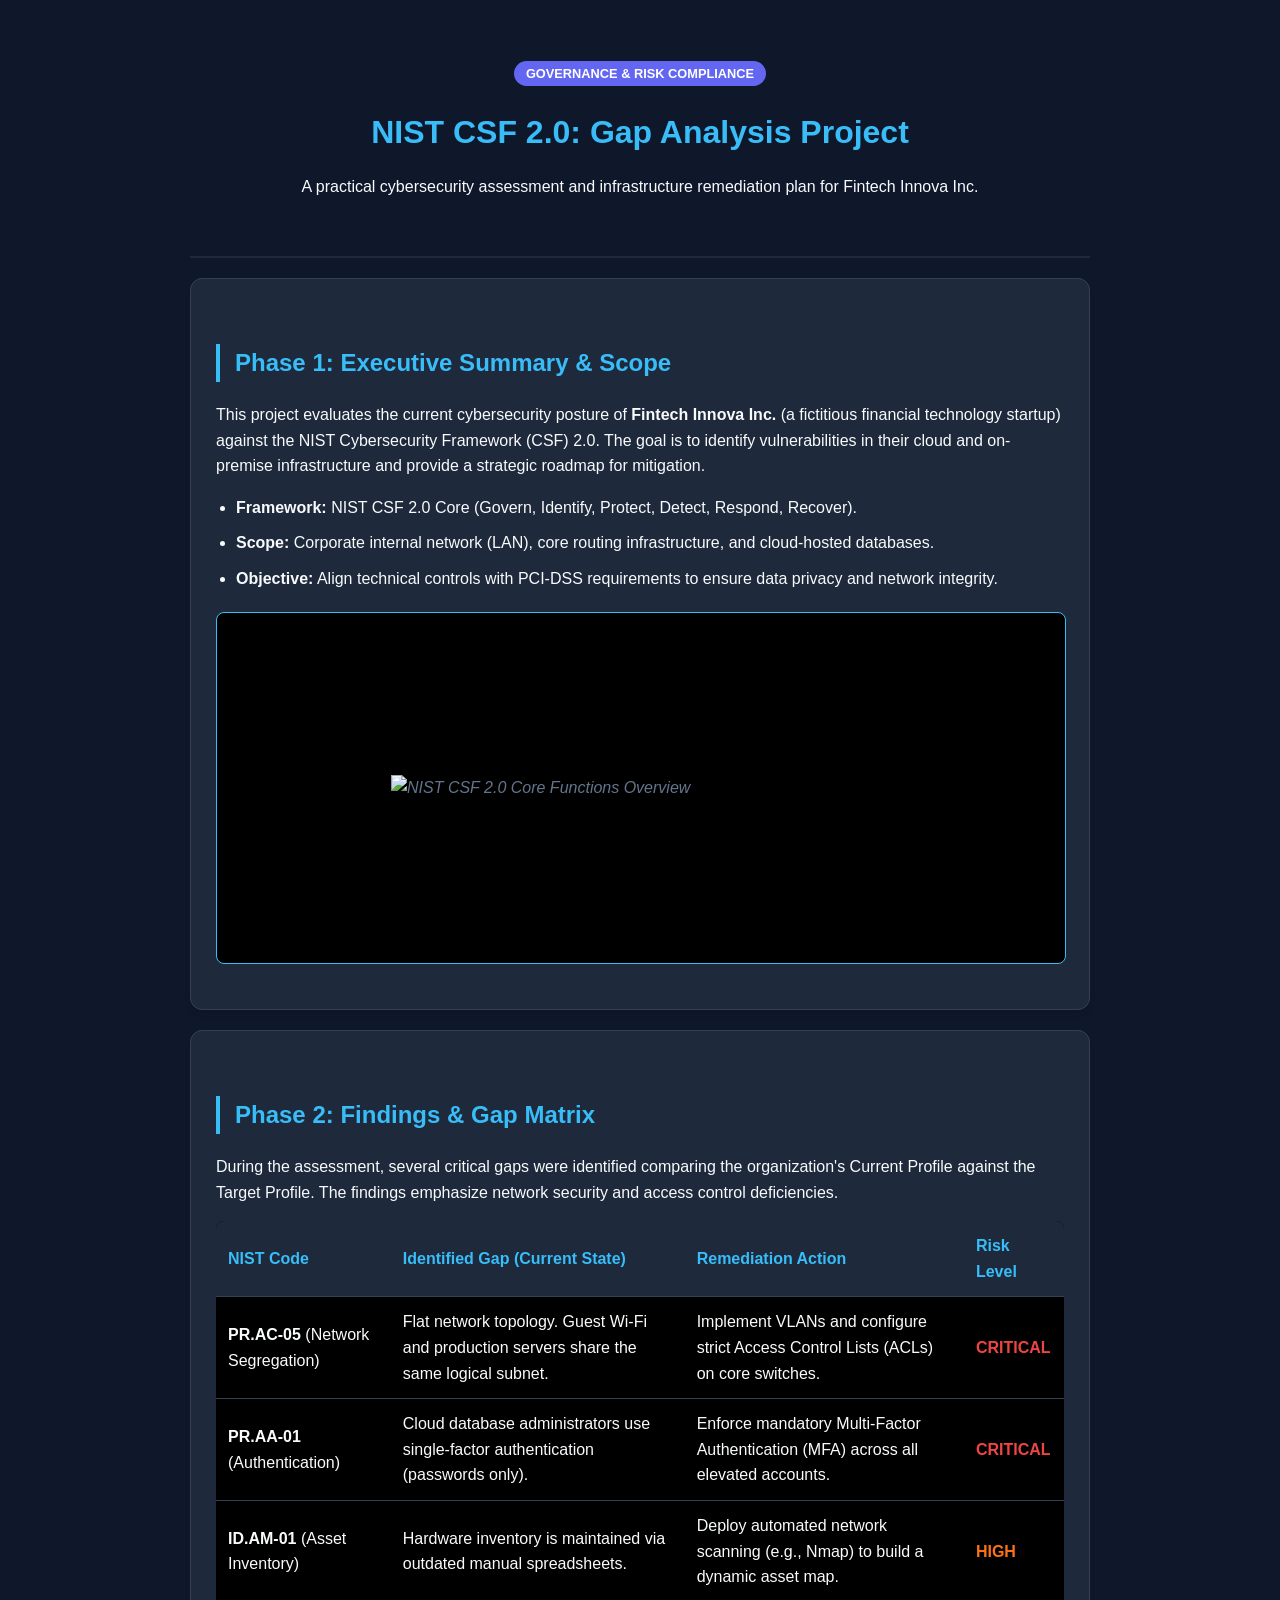
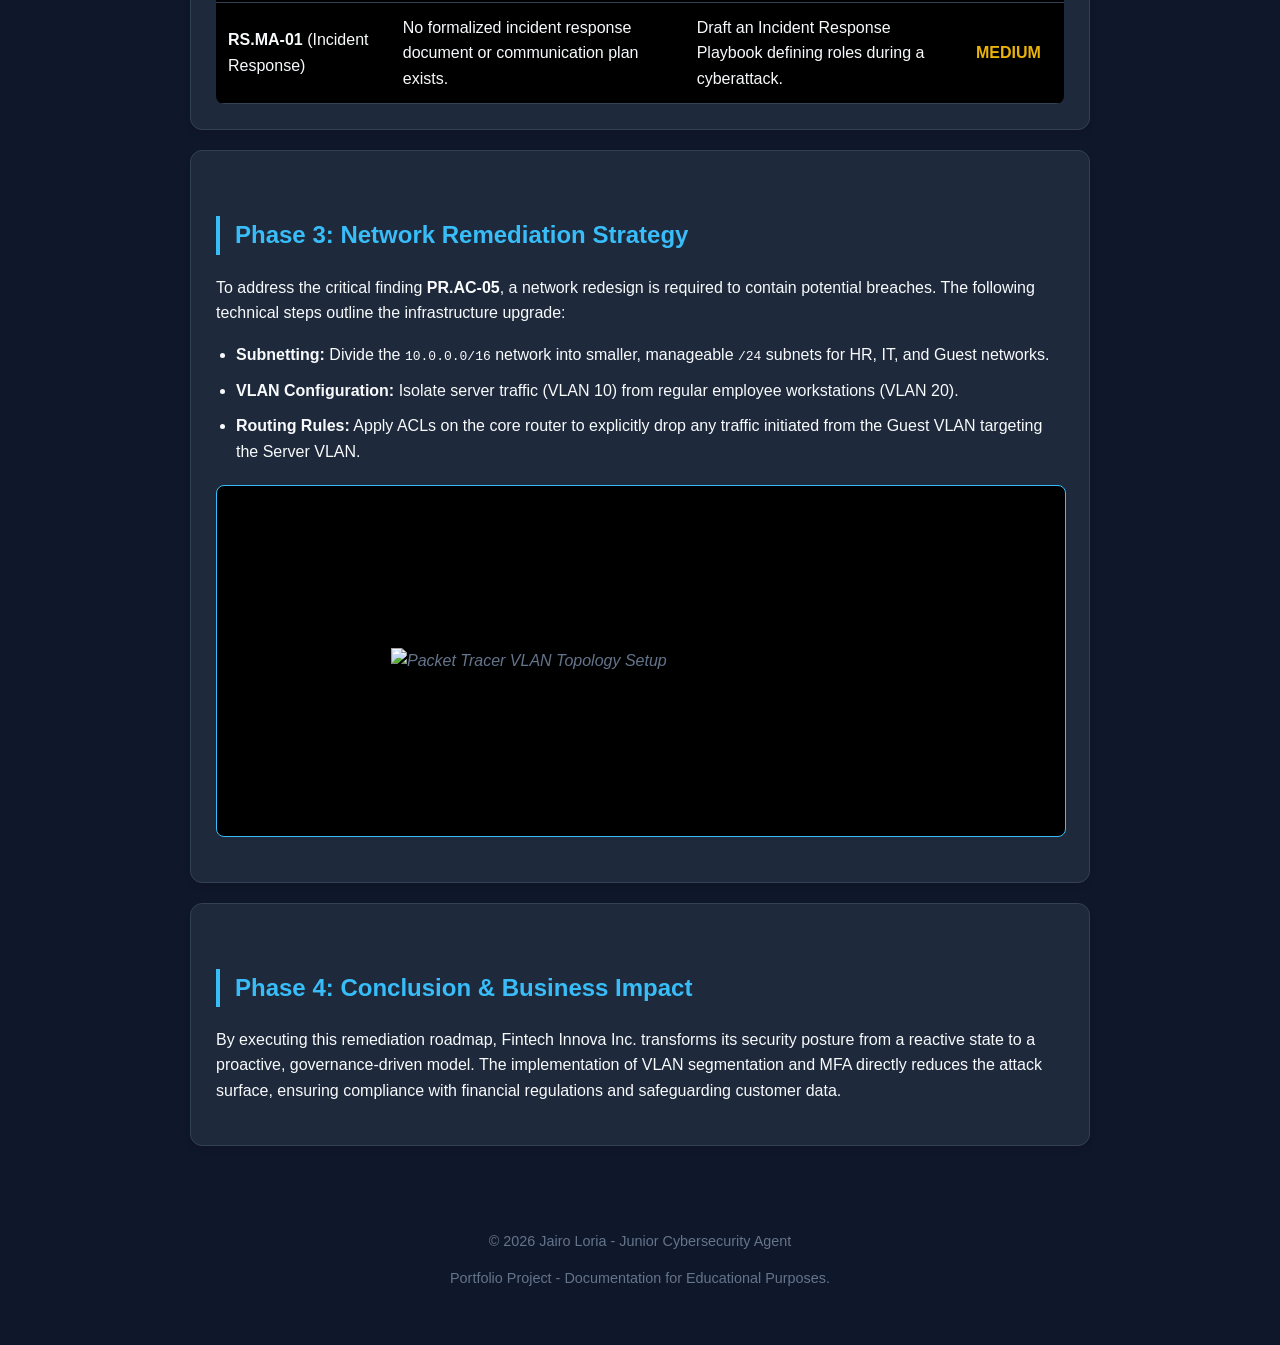
==== blog/NIST.html @ 0ee7ce69 "Add files via upload" ====
<!DOCTYPE html>
<html lang="en">
<head>
    <meta charset="UTF-8">
    <meta name="viewport" content="width=device-width, initial-scale=1.0">
    <title>NIST CSF 2.0 Gap Analysis | Jairo Loria</title>
    <style>
        :root {
            --bg-color: #0f172a;
            --card-bg: #1e293b;
            --text-color: #f8fafc;
            --accent-color: #38bdf8;
            --code-bg: #000000;
            --success-color: #22c55e;
            --danger-color: #ef4444;
            --warning-color: #f97316;
            --caution-color: #eab308;
        }

        body {
            font-family: 'Segoe UI', Tahoma, Geneva, Verdana, sans-serif;
            background-color: var(--bg-color);
            color: var(--text-color);
            line-height: 1.6;
            margin: 0;
            padding: 20px;
        }

        .container {
            max-width: 900px;
            margin: 0 auto;
        }

        header {
            text-align: center;
            padding: 40px 0;
            border-bottom: 2px solid var(--card-bg);
        }

        h1 { color: var(--accent-color); margin-bottom: 10px; }
        h2 { color: var(--accent-color); border-left: 4px solid var(--accent-color); padding-left: 15px; margin-top: 40px; }

        .badge {
            background: #6366f1;
            color: white;
            padding: 5px 12px;
            border-radius: 20px;
            font-size: 0.8rem;
            font-weight: bold;
            text-transform: uppercase;
        }

        .step-card {
            background: var(--card-bg);
            padding: 25px;
            border-radius: 12px;
            margin: 20px 0;
            box-shadow: 0 4px 6px -1px rgba(0, 0, 0, 0.1);
            border: 1px solid #334155;
        }

        .instruction-list {
            padding-left: 20px;
        }

        .instruction-list li {
            margin-bottom: 10px;
        }

        .screenshot-placeholder {
            background: #000;
            width: 100%;
            height: 350px;
            display: flex;
            align-items: center;
            justify-content: center;
            border-radius: 8px;
            margin: 20px 0;
            border: 1px solid var(--accent-color);
            color: #64748b;
            font-style: italic;
            overflow: hidden;
        }

        .config-table {
            width: 100%;
            border-collapse: collapse;
            margin-top: 15px;
            background: var(--code-bg);
            border-radius: 8px;
            overflow: hidden;
        }

        .config-table th, .config-table td {
            padding: 12px;
            text-align: left;
            border-bottom: 1px solid #334155;
        }

        .config-table th {
            background: #1e293b;
            color: var(--accent-color);
        }

        .risk-high { color: var(--danger-color); font-weight: bold; }
        .risk-med { color: var(--warning-color); font-weight: bold; }
        .risk-low { color: var(--caution-color); font-weight: bold; }

        footer {
            text-align: center;
            margin-top: 50px;
            padding: 20px;
            font-size: 0.9rem;
            color: #64748b;
        }
    </style>
</head>
<body>

<div class="container">
    <header>
        <span class="badge">Governance & Risk Compliance</span>
        <h1>NIST CSF 2.0: Gap Analysis Project</h1>
        <p>A practical cybersecurity assessment and infrastructure remediation plan for Fintech Innova Inc.</p>
    </header>

    <section class="step-card">
        <h2>Phase 1: Executive Summary & Scope</h2>
        <p>This project evaluates the current cybersecurity posture of <strong>Fintech Innova Inc.</strong> (a fictitious financial technology startup) against the NIST Cybersecurity Framework (CSF) 2.0. The goal is to identify vulnerabilities in their cloud and on-premise infrastructure and provide a strategic roadmap for mitigation.</p>
        <ul class="instruction-list">
            <li><strong>Framework:</strong> NIST CSF 2.0 Core (Govern, Identify, Protect, Detect, Respond, Recover).</li>
            <li><strong>Scope:</strong> Corporate internal network (LAN), core routing infrastructure, and cloud-hosted databases.</li>
            <li><strong>Objective:</strong> Align technical controls with PCI-DSS requirements to ensure data privacy and network integrity.</li>
        </ul>
        <div class="screenshot-placeholder">
            <!-- Sugerencia: Coloca aquí una imagen de la estructura del NIST CSF 2.0 o el logo del marco -->
            <img src="./Files/img/nist-framework-overview.png" alt="NIST CSF 2.0 Core Functions Overview" width="500">
        </div>
    </section>

    <section class="step-card">
        <h2>Phase 2: Findings & Gap Matrix</h2>
        <p>During the assessment, several critical gaps were identified comparing the organization's Current Profile against the Target Profile. The findings emphasize network security and access control deficiencies.</p>
        
        <table class="config-table">
            <tr>
                <th>NIST Code</th>
                <th>Identified Gap (Current State)</th>
                <th>Remediation Action</th>
                <th>Risk Level</th>
            </tr>
            <tr>
                <td><strong>PR.AC-05</strong> (Network Segregation)</td>
                <td>Flat network topology. Guest Wi-Fi and production servers share the same logical subnet.</td>
                <td>Implement VLANs and configure strict Access Control Lists (ACLs) on core switches.</td>
                <td class="risk-high">CRITICAL</td>
            </tr>
            <tr>
                <td><strong>PR.AA-01</strong> (Authentication)</td>
                <td>Cloud database administrators use single-factor authentication (passwords only).</td>
                <td>Enforce mandatory Multi-Factor Authentication (MFA) across all elevated accounts.</td>
                <td class="risk-high">CRITICAL</td>
            </tr>
            <tr>
                <td><strong>ID.AM-01</strong> (Asset Inventory)</td>
                <td>Hardware inventory is maintained via outdated manual spreadsheets.</td>
                <td>Deploy automated network scanning (e.g., Nmap) to build a dynamic asset map.</td>
                <td class="risk-med">HIGH</td>
            </tr>
            <tr>
                <td><strong>RS.MA-01</strong> (Incident Response)</td>
                <td>No formalized incident response document or communication plan exists.</td>
                <td>Draft an Incident Response Playbook defining roles during a cyberattack.</td>
                <td class="risk-low">MEDIUM</td>
            </tr>
        </table>
    </section>

    <section class="step-card">
        <h2>Phase 3: Network Remediation Strategy</h2>
        <p>To address the critical finding <strong>PR.AC-05</strong>, a network redesign is required to contain potential breaches. The following technical steps outline the infrastructure upgrade:</p>
        <ul class="instruction-list">
            <li><strong>Subnetting:</strong> Divide the <code>10.0.0.0/16</code> network into smaller, manageable <code>/24</code> subnets for HR, IT, and Guest networks.</li>
            <li><strong>VLAN Configuration:</strong> Isolate server traffic (VLAN 10) from regular employee workstations (VLAN 20).</li>
            <li><strong>Routing Rules:</strong> Apply ACLs on the core router to explicitly drop any traffic initiated from the Guest VLAN targeting the Server VLAN.</li>
        </ul>
        <div class="screenshot-placeholder">
            <!-- Sugerencia: Coloca aquí una captura de pantalla de Packet Tracer mostrando la topología segmentada -->
            <img src="./Files/img/packet-tracer-vlan.png" alt="Packet Tracer VLAN Topology Setup" width="500">
        </div>
    </section>

    <section class="step-card">
        <h2>Phase 4: Conclusion & Business Impact</h2>
        <p>By executing this remediation roadmap, Fintech Innova Inc. transforms its security posture from a reactive state to a proactive, governance-driven model. The implementation of VLAN segmentation and MFA directly reduces the attack surface, ensuring compliance with financial regulations and safeguarding customer data.</p>
    </section>

    <footer>
        <p>&copy; 2026 Jairo Loria - Junior Cybersecurity Agent</p>
        <p>Portfolio Project - Documentation for Educational Purposes.</p>
    </footer>
</div>

</body>
</html>
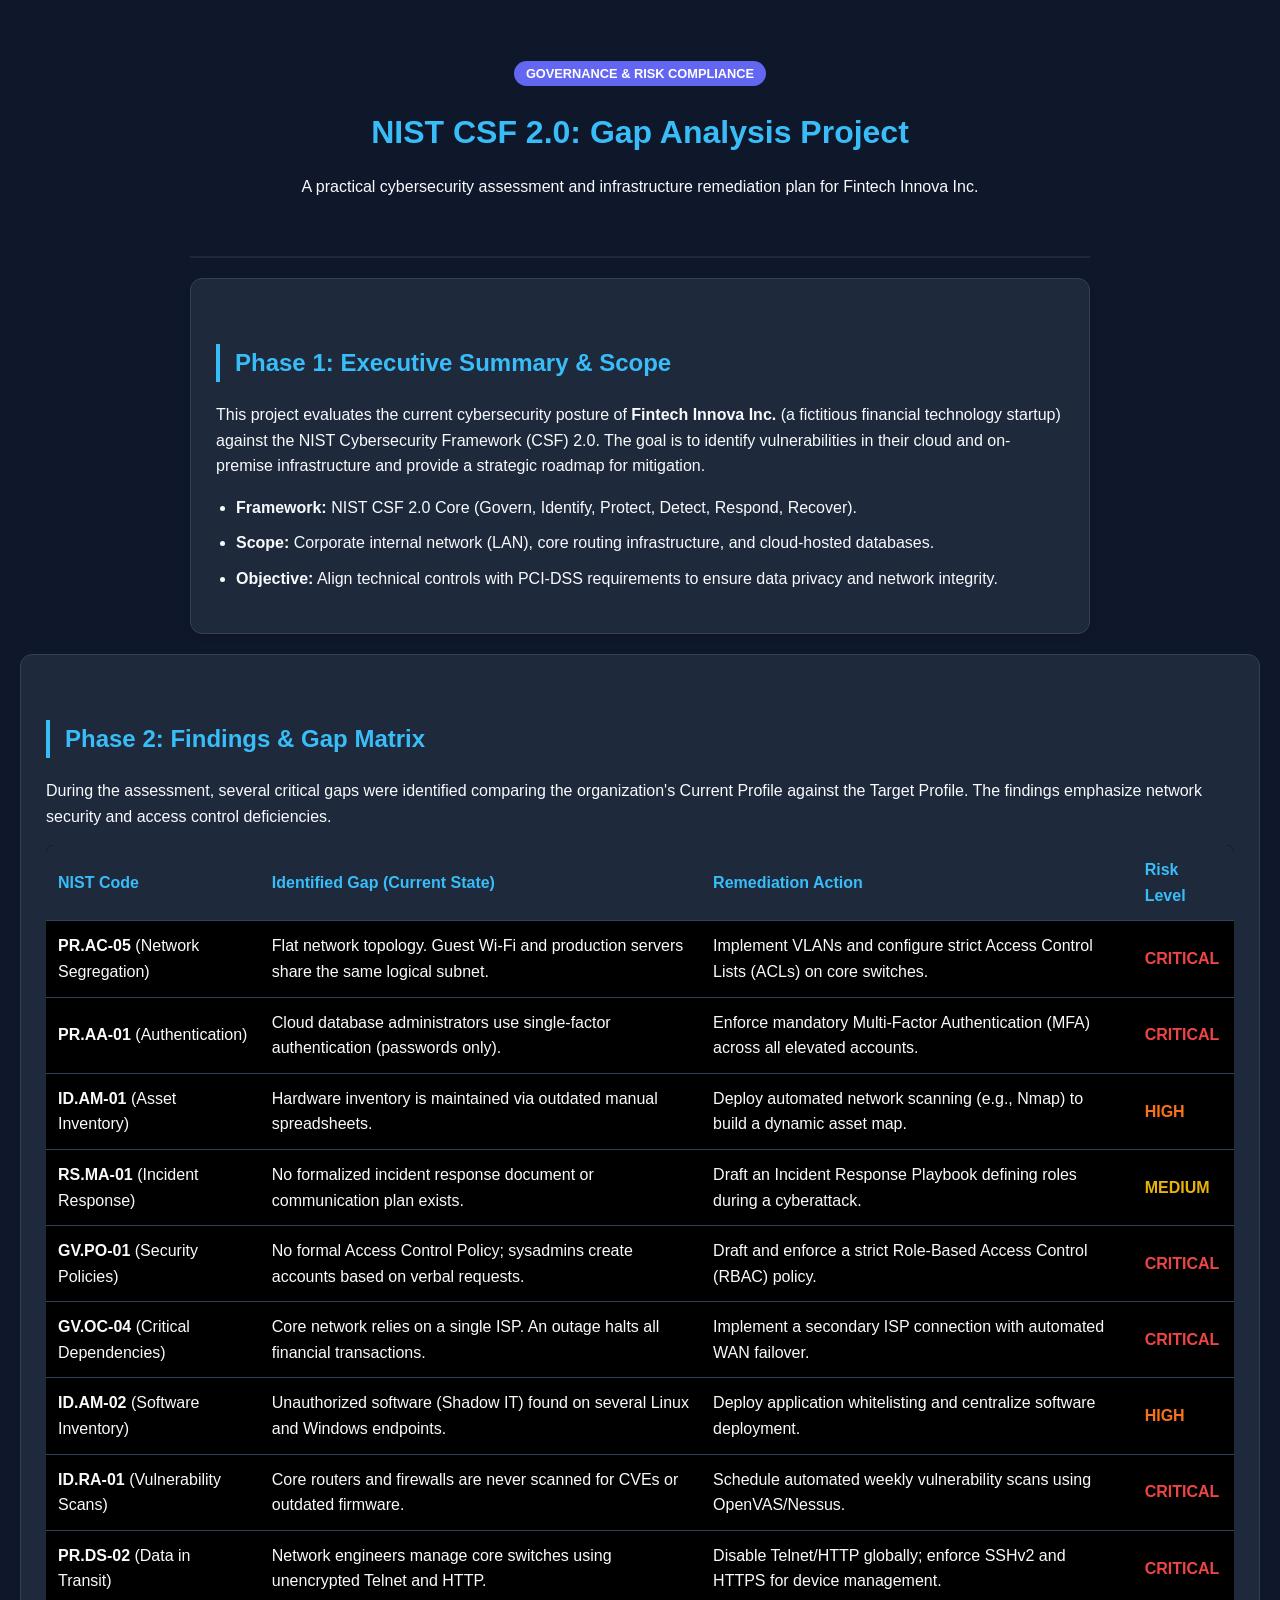
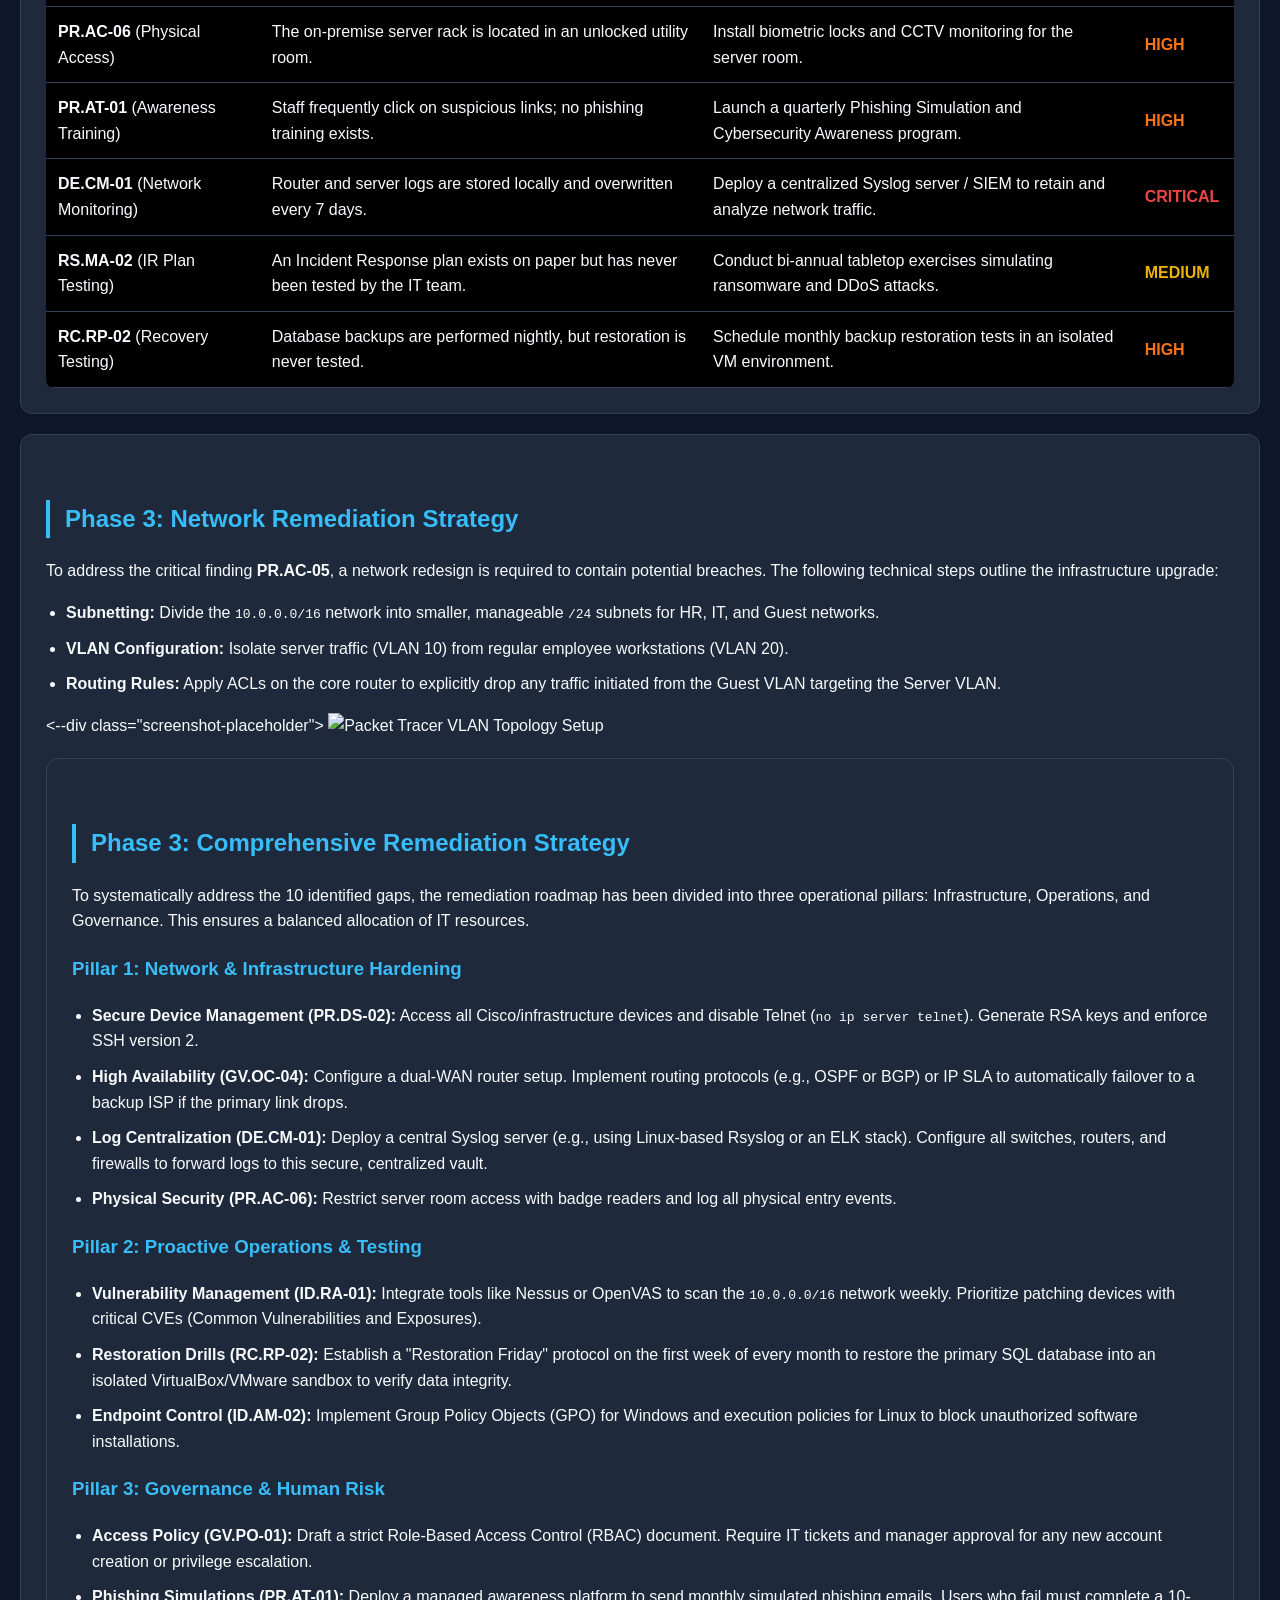
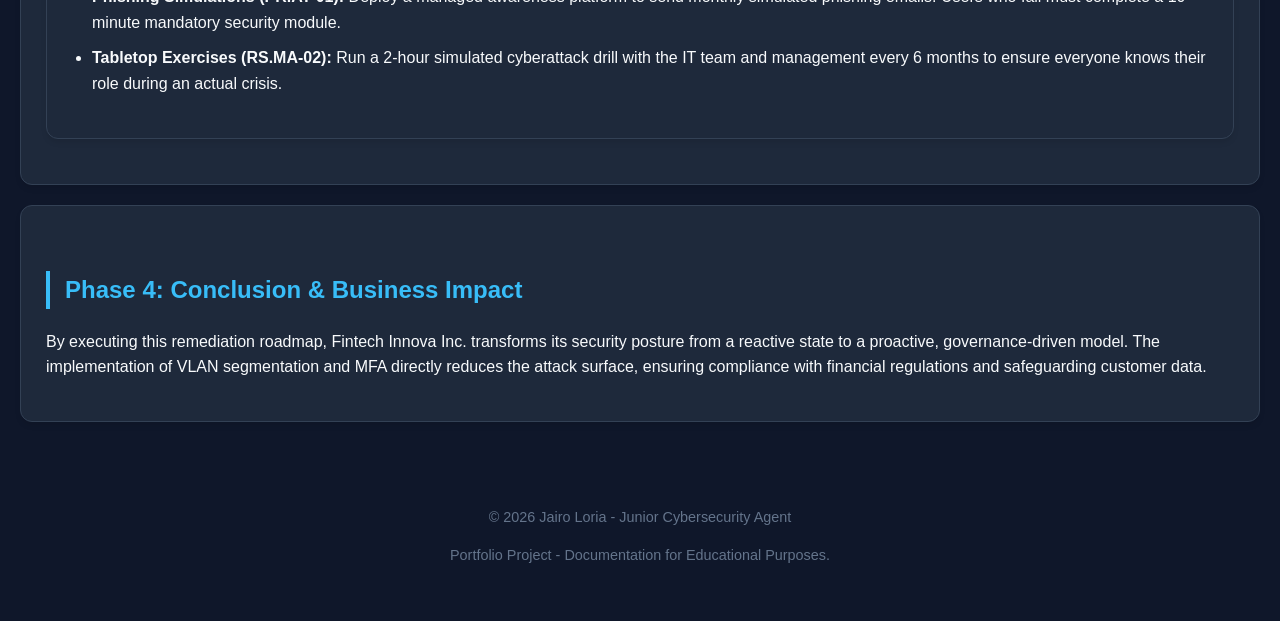
==== commit 5dc3108a: "Update NIST.html" ====
--- a/blog/NIST.html
+++ b/blog/NIST.html
@@ -132,10 +132,8 @@
             <li><strong>Scope:</strong> Corporate internal network (LAN), core routing infrastructure, and cloud-hosted databases.</li>
             <li><strong>Objective:</strong> Align technical controls with PCI-DSS requirements to ensure data privacy and network integrity.</li>
         </ul>
-        <div class="screenshot-placeholder">
-            <!-- Sugerencia: Coloca aquí una imagen de la estructura del NIST CSF 2.0 o el logo del marco -->
-            <img src="./Files/img/nist-framework-overview.png" alt="NIST CSF 2.0 Core Functions Overview" width="500">
-        </div>
+        
+    </div>
     </section>
 
     <section class="step-card">
@@ -173,6 +171,71 @@
                 <td>Draft an Incident Response Playbook defining roles during a cyberattack.</td>
                 <td class="risk-low">MEDIUM</td>
             </tr>
+            <!-- GOVERN (GV) & IDENTIFY (ID) -->
+            <tr>
+                <td><strong>GV.PO-01</strong> (Security Policies)</td>
+                <td>No formal Access Control Policy; sysadmins create accounts based on verbal requests.</td>
+                <td>Draft and enforce a strict Role-Based Access Control (RBAC) policy.</td>
+                <td class="risk-high">CRITICAL</td>
+            </tr>
+            <tr>
+                <td><strong>GV.OC-04</strong> (Critical Dependencies)</td>
+                <td>Core network relies on a single ISP. An outage halts all financial transactions.</td>
+                <td>Implement a secondary ISP connection with automated WAN failover.</td>
+                <td class="risk-high">CRITICAL</td>
+            </tr>
+            <tr>
+                <td><strong>ID.AM-02</strong> (Software Inventory)</td>
+                <td>Unauthorized software (Shadow IT) found on several Linux and Windows endpoints.</td>
+                <td>Deploy application whitelisting and centralize software deployment.</td>
+                <td class="risk-med">HIGH</td>
+            </tr>
+            <tr>
+                <td><strong>ID.RA-01</strong> (Vulnerability Scans)</td>
+                <td>Core routers and firewalls are never scanned for CVEs or outdated firmware.</td>
+                <td>Schedule automated weekly vulnerability scans using OpenVAS/Nessus.</td>
+                <td class="risk-high">CRITICAL</td>
+            </tr>
+
+            <!-- PROTECT (PR) & DETECT (DE) -->
+            <tr>
+                <td><strong>PR.DS-02</strong> (Data in Transit)</td>
+                <td>Network engineers manage core switches using unencrypted Telnet and HTTP.</td>
+                <td>Disable Telnet/HTTP globally; enforce SSHv2 and HTTPS for device management.</td>
+                <td class="risk-high">CRITICAL</td>
+            </tr>
+            <tr>
+                <td><strong>PR.AC-06</strong> (Physical Access)</td>
+                <td>The on-premise server rack is located in an unlocked utility room.</td>
+                <td>Install biometric locks and CCTV monitoring for the server room.</td>
+                <td class="risk-med">HIGH</td>
+            </tr>
+            <tr>
+                <td><strong>PR.AT-01</strong> (Awareness Training)</td>
+                <td>Staff frequently click on suspicious links; no phishing training exists.</td>
+                <td>Launch a quarterly Phishing Simulation and Cybersecurity Awareness program.</td>
+                <td class="risk-med">HIGH</td>
+            </tr>
+            <tr>
+                <td><strong>DE.CM-01</strong> (Network Monitoring)</td>
+                <td>Router and server logs are stored locally and overwritten every 7 days.</td>
+                <td>Deploy a centralized Syslog server / SIEM to retain and analyze network traffic.</td>
+                <td class="risk-high">CRITICAL</td>
+            </tr>
+
+            <!-- RESPOND (RS) & RECOVER (RC) -->
+            <tr>
+                <td><strong>RS.MA-02</strong> (IR Plan Testing)</td>
+                <td>An Incident Response plan exists on paper but has never been tested by the IT team.</td>
+                <td>Conduct bi-annual tabletop exercises simulating ransomware and DDoS attacks.</td>
+                <td class="risk-low">MEDIUM</td>
+            </tr>
+            <tr>
+                <td><strong>RC.RP-02</strong> (Recovery Testing)</td>
+                <td>Database backups are performed nightly, but restoration is never tested.</td>
+                <td>Schedule monthly backup restoration tests in an isolated VM environment.</td>
+                <td class="risk-med">HIGH</td>
+            </tr>
         </table>
     </section>
 
@@ -184,10 +247,41 @@
             <li><strong>VLAN Configuration:</strong> Isolate server traffic (VLAN 10) from regular employee workstations (VLAN 20).</li>
             <li><strong>Routing Rules:</strong> Apply ACLs on the core router to explicitly drop any traffic initiated from the Guest VLAN targeting the Server VLAN.</li>
         </ul>
-        <div class="screenshot-placeholder">
+        <--div class="screenshot-placeholder">
             <!-- Sugerencia: Coloca aquí una captura de pantalla de Packet Tracer mostrando la topología segmentada -->
             <img src="./Files/img/packet-tracer-vlan.png" alt="Packet Tracer VLAN Topology Setup" width="500">
         </div>
+        <section class="step-card">
+        <h2>Phase 3: Comprehensive Remediation Strategy</h2>
+        <p>To systematically address the 10 identified gaps, the remediation roadmap has been divided into three operational pillars: Infrastructure, Operations, and Governance. This ensures a balanced allocation of IT resources.</p>
+        
+        <h3 style="color: var(--accent-color); margin-top: 20px;">Pillar 1: Network & Infrastructure Hardening</h3>
+        <ul class="instruction-list">
+            <li><strong>Secure Device Management (PR.DS-02):</strong> Access all Cisco/infrastructure devices and disable Telnet (<code>no ip server telnet</code>). Generate RSA keys and enforce SSH version 2.</li>
+            <li><strong>High Availability (GV.OC-04):</strong> Configure a dual-WAN router setup. Implement routing protocols (e.g., OSPF or BGP) or IP SLA to automatically failover to a backup ISP if the primary link drops.</li>
+            <li><strong>Log Centralization (DE.CM-01):</strong> Deploy a central Syslog server (e.g., using Linux-based Rsyslog or an ELK stack). Configure all switches, routers, and firewalls to forward logs to this secure, centralized vault.</li>
+            <li><strong>Physical Security (PR.AC-06):</strong> Restrict server room access with badge readers and log all physical entry events.</li>
+        </ul>
+
+        <h3 style="color: var(--accent-color); margin-top: 20px;">Pillar 2: Proactive Operations & Testing</h3>
+        <ul class="instruction-list">
+            <li><strong>Vulnerability Management (ID.RA-01):</strong> Integrate tools like Nessus or OpenVAS to scan the <code>10.0.0.0/16</code> network weekly. Prioritize patching devices with critical CVEs (Common Vulnerabilities and Exposures).</li>
+            <li><strong>Restoration Drills (RC.RP-02):</strong> Establish a "Restoration Friday" protocol on the first week of every month to restore the primary SQL database into an isolated VirtualBox/VMware sandbox to verify data integrity.</li>
+            <li><strong>Endpoint Control (ID.AM-02):</strong> Implement Group Policy Objects (GPO) for Windows and execution policies for Linux to block unauthorized software installations.</li>
+        </ul>
+
+        <h3 style="color: var(--accent-color); margin-top: 20px;">Pillar 3: Governance & Human Risk</h3>
+        <ul class="instruction-list">
+            <li><strong>Access Policy (GV.PO-01):</strong> Draft a strict Role-Based Access Control (RBAC) document. Require IT tickets and manager approval for any new account creation or privilege escalation.</li>
+            <li><strong>Phishing Simulations (PR.AT-01):</strong> Deploy a managed awareness platform to send monthly simulated phishing emails. Users who fail must complete a 10-minute mandatory security module.</li>
+            <li><strong>Tabletop Exercises (RS.MA-02):</strong> Run a 2-hour simulated cyberattack drill with the IT team and management every 6 months to ensure everyone knows their role during an actual crisis.</li>
+        </ul>
+
+        
+            <!-- Sugerencia: Coloca aquí un diagrama de Gantt o una imagen que muestre el Syslog/monitoreo de red -->
+            
+        </div>
+    </section>
     </section>
 
     <section class="step-card">
@@ -202,4 +296,4 @@
 </div>
 
 </body>
-</html>+</html>
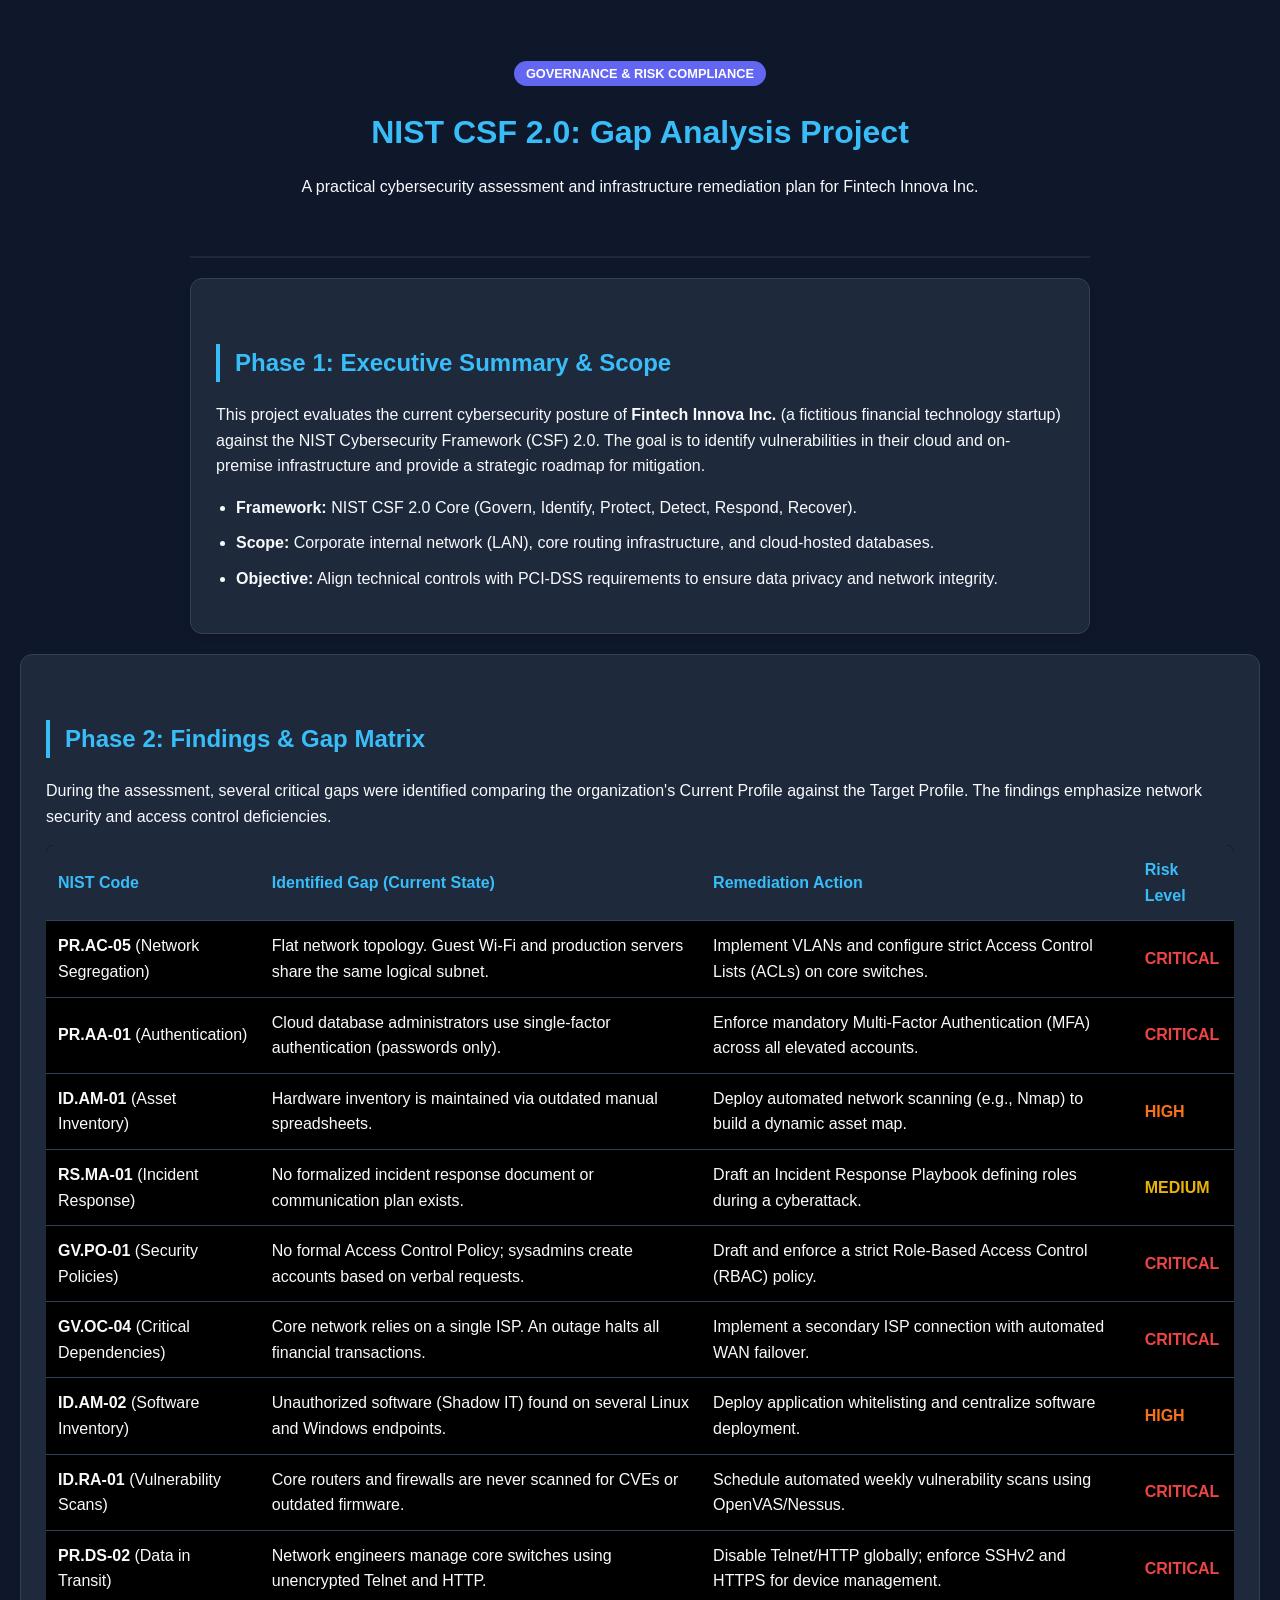
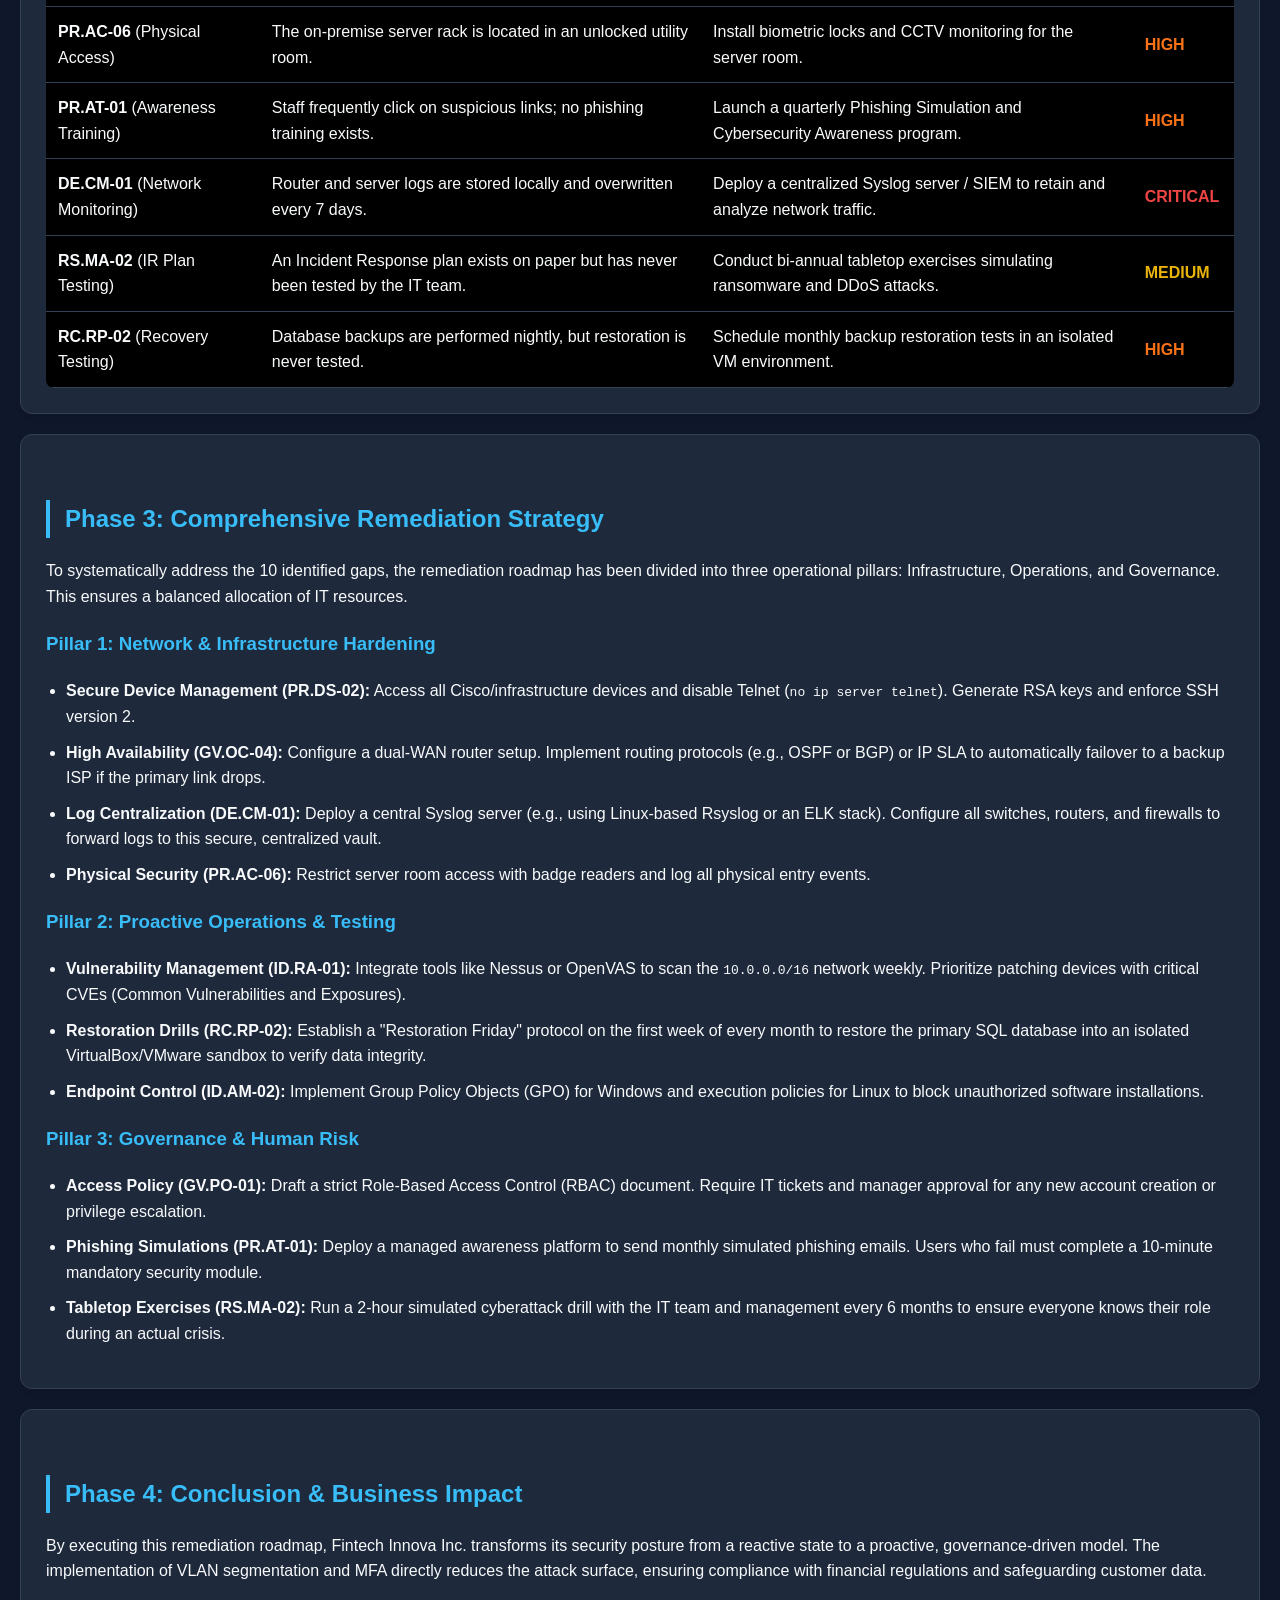
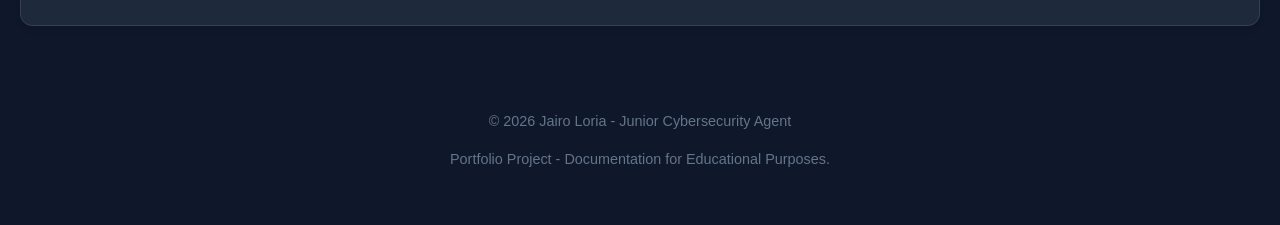
==== commit f38f5474: "Update NIST.html" ====
--- a/blog/NIST.html
+++ b/blog/NIST.html
@@ -239,18 +239,7 @@
         </table>
     </section>
 
-    <section class="step-card">
-        <h2>Phase 3: Network Remediation Strategy</h2>
-        <p>To address the critical finding <strong>PR.AC-05</strong>, a network redesign is required to contain potential breaches. The following technical steps outline the infrastructure upgrade:</p>
-        <ul class="instruction-list">
-            <li><strong>Subnetting:</strong> Divide the <code>10.0.0.0/16</code> network into smaller, manageable <code>/24</code> subnets for HR, IT, and Guest networks.</li>
-            <li><strong>VLAN Configuration:</strong> Isolate server traffic (VLAN 10) from regular employee workstations (VLAN 20).</li>
-            <li><strong>Routing Rules:</strong> Apply ACLs on the core router to explicitly drop any traffic initiated from the Guest VLAN targeting the Server VLAN.</li>
-        </ul>
-        <--div class="screenshot-placeholder">
-            <!-- Sugerencia: Coloca aquí una captura de pantalla de Packet Tracer mostrando la topología segmentada -->
-            <img src="./Files/img/packet-tracer-vlan.png" alt="Packet Tracer VLAN Topology Setup" width="500">
-        </div>
+    
         <section class="step-card">
         <h2>Phase 3: Comprehensive Remediation Strategy</h2>
         <p>To systematically address the 10 identified gaps, the remediation roadmap has been divided into three operational pillars: Infrastructure, Operations, and Governance. This ensures a balanced allocation of IT resources.</p>
